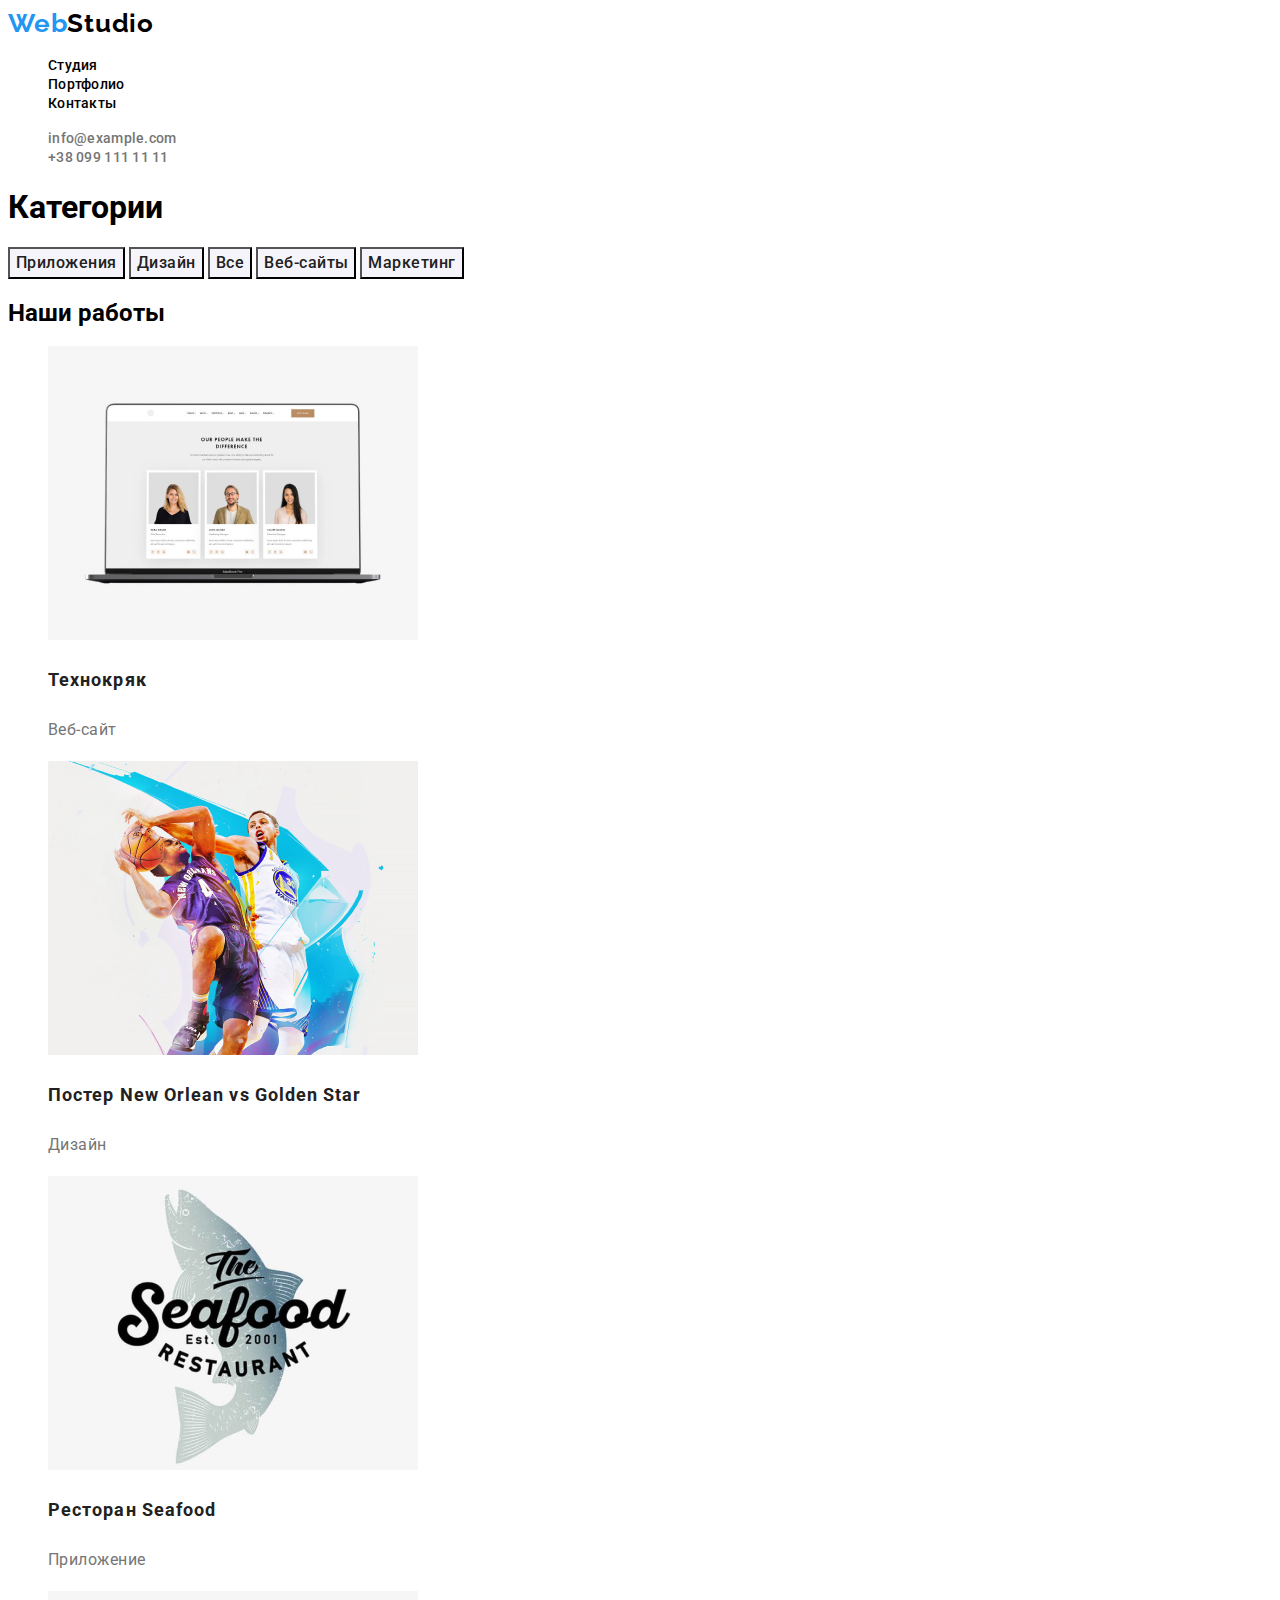
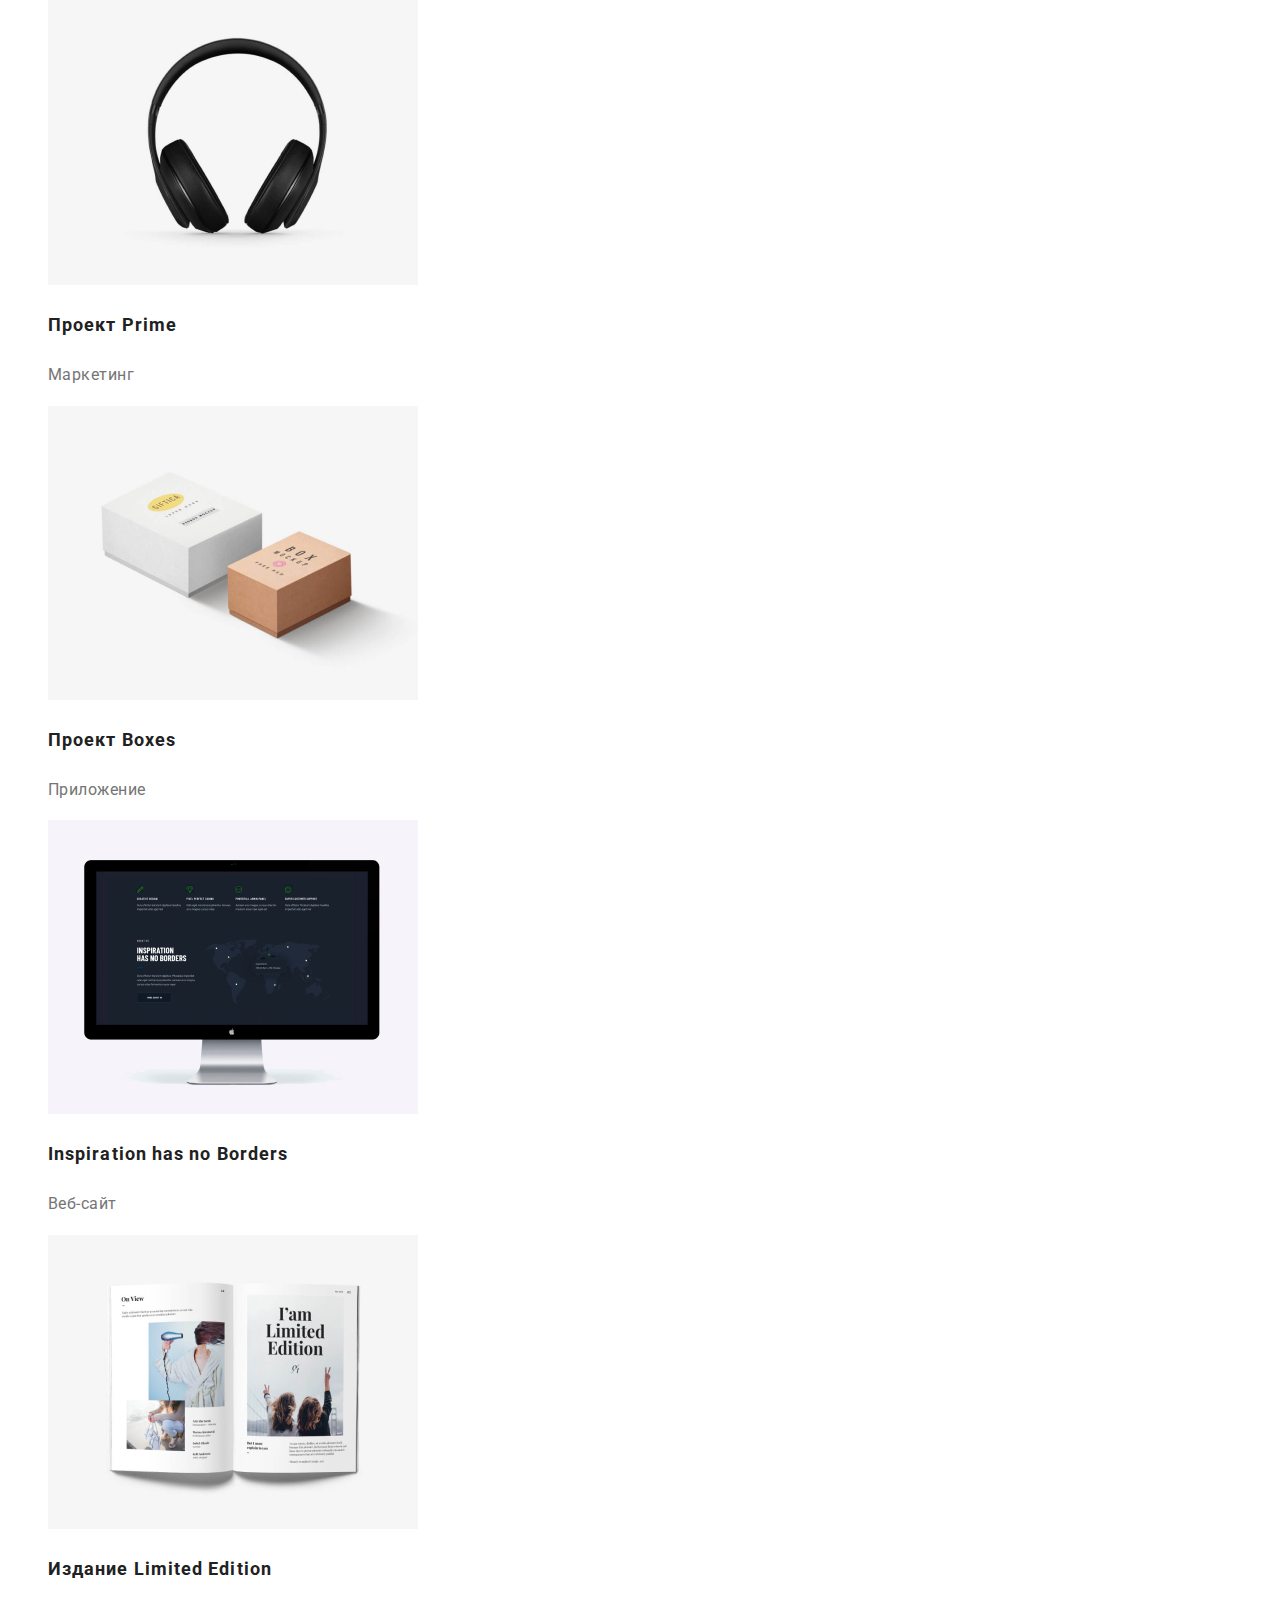
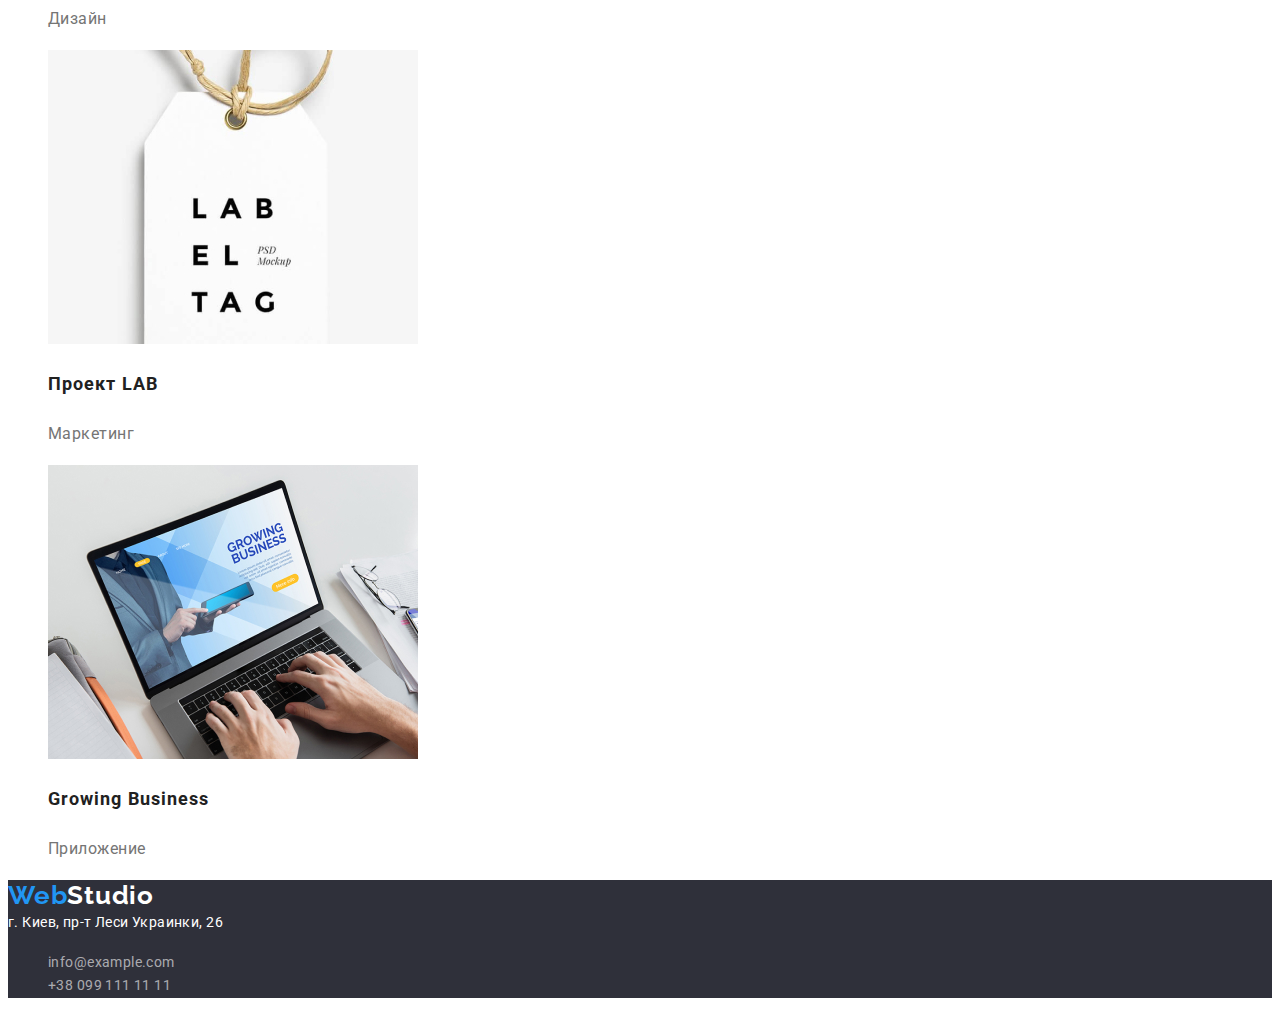
==== portfolio.html @ 36c5eaf5 "Копирует файлы" ====
<!DOCTYPE html>
<html lang="ru">
  <head>
    <meta charset="UTF-8" />
    <meta name="viewport" content="width=device-width, initial-scale=1.0" />
    <title>Portfolio</title>
    <link href="https://fonts.googleapis.com/css2?family=Raleway:wght@700&family=Roboto:wght@400;500;700;900&display=swap" rel="stylesheet" />
    <link href="./css/styles.css" rel="stylesheet" />
  </head>
  <body>
    <header class="header">
      <nav class="nav">
        <a href="./index.html" class="logolink wite-background"><span class="logo-web">Web</span>Studio</a>
        <ul class="list">
          <li>
            <a href="./index.html" class="link nav-link">Студия</a>
          </li>
          <li>
            <a href="./portfolio.html" class="link nav-link">Портфолио</a>
          </li>
          <li>
            <a href="./index.html" class="link nav-link">Контакты</a>
          </li>
        </ul>
      </nav>
      <ul class="list">
        <li><a href="mailto:info@example.com" class="link contact-link">info@example.com</a></li>
        <li><a href="tel:+380991111111" class="link contact-link">+38 099 111 11 11</a></li>
      </ul>
    </header>
    <main>
      <section class="categories">
        <h1>Категории</h1>
        <button class="categories-button">Приложения</button>
        <button class="categories-button">Дизайн</button>
        <button class="categories-button">Все</button>
        <button class="categories-button">Веб-сайты</button>
        <button class="categories-button">Маркетинг</button>
      </section>
      <section>
        <h2>Наши работы</h2>
        <ul class="list">
          <li>
            <a href="./portfolio.html" class="link">
              <img src="./images/portfolioimg0.jpg" alt="Фото сайта технокряк" width="370" height="294" />
              <h3 class="category-title">Технокряк</h3>
              <p class="category">Веб-сайт</p>
            </a>
          </li>
          <li>
            <a href="./portfolio.html" class="link">
              <img src="./images/portfolioimg1.jpg" alt="Два баскетболиста" width="370" height="294" />
              <h3 class="category-title">Постер New Orlean vs Golden Star</h3>
              <p class="category">Дизайн</p>
            </a>
          </li>
          <li>
            <a href="./portfolio.html" class="link">
              <img src="./images/portfolioimg2.jpg" alt="Лейбл рестораана Морская еда" width="370" height="294" />
              <h3 class="category-title">Ресторан Seafood</h3>
              <p class="category">Приложение</p>
            </a>
          </li>
          <li>
            <a href="./portfolio.html" class="link">
              <img src="./images/portfolioimg3.jpg" alt="Наушники" width="370" height="294" />
              <h3 class="category-title">Проект Prime</h3>
              <p class="category">Маркетинг</p>
            </a>
          </li>
          <li>
            <a href="./portfolio.html" class="link">
              <img src="./images/portfolioimg4.jpg" alt="Две коробки" width="370" height="294" />
              <h3 class="category-title">Проект Boxes</h3>
              <p class="category">Приложение</p>
            </a>
          </li>
          <li>
            <a href="./portfolio.html" class="link">
              <img src="./images/portfolioimg5.jpg" alt="Монитор с изображением сайта на мониторе" width="370" height="294" />
              <h3 class="category-title">Inspiration has no Borders</h3>
              <p class="category">Веб-сайт</p>
            </a>
          </li>
          <li>
            <a href="./portfolio.html" class="link">
              <img src="./images/portfolioimg6.jpg" alt="Открытый журнал" width="370" height="294" />
              <h3 class="category-title">Издание Limited Edition</h3>
              <p class="category">Дизайн</p>
            </a>
          </li>
          <li>
            <a href="./portfolio.html" class="link">
              <img src="./images/portfolioimg7.jpg" alt="Изображение лейбла" width="370" height="294" />
              <h3 class="category-title">Проект LAB</h3>
              <p class="category">Маркетинг</p>
            </a>
          </li>
          <li>
            <a href="./portfolio.html" class="link">
              <img src="./images/portfolioimg8.jpg" alt="Фото ноутбука" width="370" height="294" />
              <h3 class="category-title">Growing Business</h3>
              <p class="category">Приложение</p>
            </a>
          </li>
        </ul>
      </section>
    </main>
    <footer class="footer">
      <a href="./index.html" class="logolink black-background"><span class="logo-web">Web</span>Studio</a>
      <address class="adress">г. Киев, пр-т Леси Украинки, 26</address>
      <ul class="list">
        <li><a href="mailto:info@example.com" class="mail link">info@example.com</a></li>
        <li><a href="tel:+380991111111" class="phone link">+38 099 111 11 11</a></li>
      </ul>
    </footer>
  </body>
</html>
---- css/styles.css ----
/*
Основной текст цвет p #757575
Цвет заголовков серый h  #212121 
Цвет в футтере rgba(255, 255, 255, 0.6) , белый #FFFFFF;
Голубой #2196F3
Черный #000000
color: var(--xxx-text-color)
line-height = (line-height / font-size);

элемент кнопка и адресс имеют каакие-то свои стили?
*/

:root {
  --main-text-color: #757575;
  --heading-text-color: #212121;
  --footer-contacts-color: rgba(255, 255, 255, 0.6);
  --white-color: #ffffff;
  --black-color: #000000;
  --blue-color: #2196f3;
}

body {
  font-family: "Roboto", sans-serif;
  background-color: var(--white-color);
  font-style: normal;
}

.logolink {
  color: var(--black-color);
  font-family: "Raleway", sans-serif;
  font-weight: 700;
  font-size: 26px;
  line-height: 1.2;
  letter-spacing: 0.03em;
  text-decoration: none;
}

.black-background {
  color: var(--white-color);
}

.logo-web {
  color: var(--blue-color);
}

.link {
  text-decoration: none;
}

.nav-link {
  font-size: 14px;
  color: var(--black-color);
  font-weight: 500;
  line-height: 1.1;
  letter-spacing: 0.02em;
}

.nav-link:hover,
.nav-link:focus {
  color: var(--blue-color);
}

.list {
  list-style: none;
}

.contact-link {
  font-size: 14px;
  font-weight: 500;
  line-height: 1.1;
  letter-spacing: 0.02em;
  color: var(--main-text-color);
}

.contact-link:hover,
.contact-link:focus {
  color: var(--blue-color);
}
.hero-title {
  font-weight: 900;
  font-size: 44px;
  line-height: 1.4;
  color: var(--white-color);
  text-align: center;
  letter-spacing: 0.06em;
  text-transform: uppercase;
}
.hero {
  background-color: #2f303a;
}

.hero-button {
  font-family: "Roboto", sans-serif;
  color: var(--white-color);
  background-color: var(--blue-color);
  font-weight: 700;
  font-size: 16px;
  line-height: 1.9;
  text-align: center;
  letter-spacing: 0.06em;
}

.advantage-title {
  color: var(--heading-text-color);
  font-weight: 700;
  font-size: 14px;
  line-height: 1.1;
  letter-spacing: 0.03em;
  text-transform: uppercase;
}

.advantage-text {
  font-weight: 400;
  color: var(--main-text-color);
  font-size: 14px;
  line-height: 1.7;
  letter-spacing: 0.03em;
}

.our-work-title,
.team-title {
  color: var(--heading-text-color);
  font-weight: 700;
  font-size: 36px;
  line-height: 1.2;
  letter-spacing: 0.03em;
}

.team {
  background-color: #f5f4fa;
}

.team-member {
  color: var(--black-color);
  font-weight: 500;
  font-size: 16px;
  line-height: 1.2;
  letter-spacing: 0.03em;
}
.profession {
  color: var(--main-text-color);
  font-weight: 400;
  font-size: 16px;
  line-height: 1.2;
  letter-spacing: 0.03em;
}

.footer {
  background-color: #2f303a;
}

.adress {
  color: var(--white-color);
  font-weight: 400;
  font-size: 14px;
  line-height: 1.7;
  letter-spacing: 0.03em;
  font-style: normal;
}

.mail,
.phone {
  color: var(--footer-contacts-color);
  font-weight: 400;
  font-size: 14px;
  line-height: 1.7;
  letter-spacing: 0.03em;
}

.categories-button {
  font-family: "Roboto", sans-serif;
  font-weight: 500;
  font-size: 16px;
  line-height: 1.6;
  letter-spacing: 0.03em;
  color: var(--heading-text-color);
  background-color: #f5f4fa;
}
.categories-button:hover,
.categories-button:focus {
  color: var(--white-color);
  background-color: var(--blue-color);
}

.category-title {
  color: var(--heading-text-color);
  font-weight: 700;
  font-size: 18px;
  line-height: 2;
  letter-spacing: 0.06em;
}

.category {
  color: var(--main-text-color);
  font-weight: 400;
  font-size: 16px;
  line-height: 1.8;
  letter-spacing: 0.03em;
}
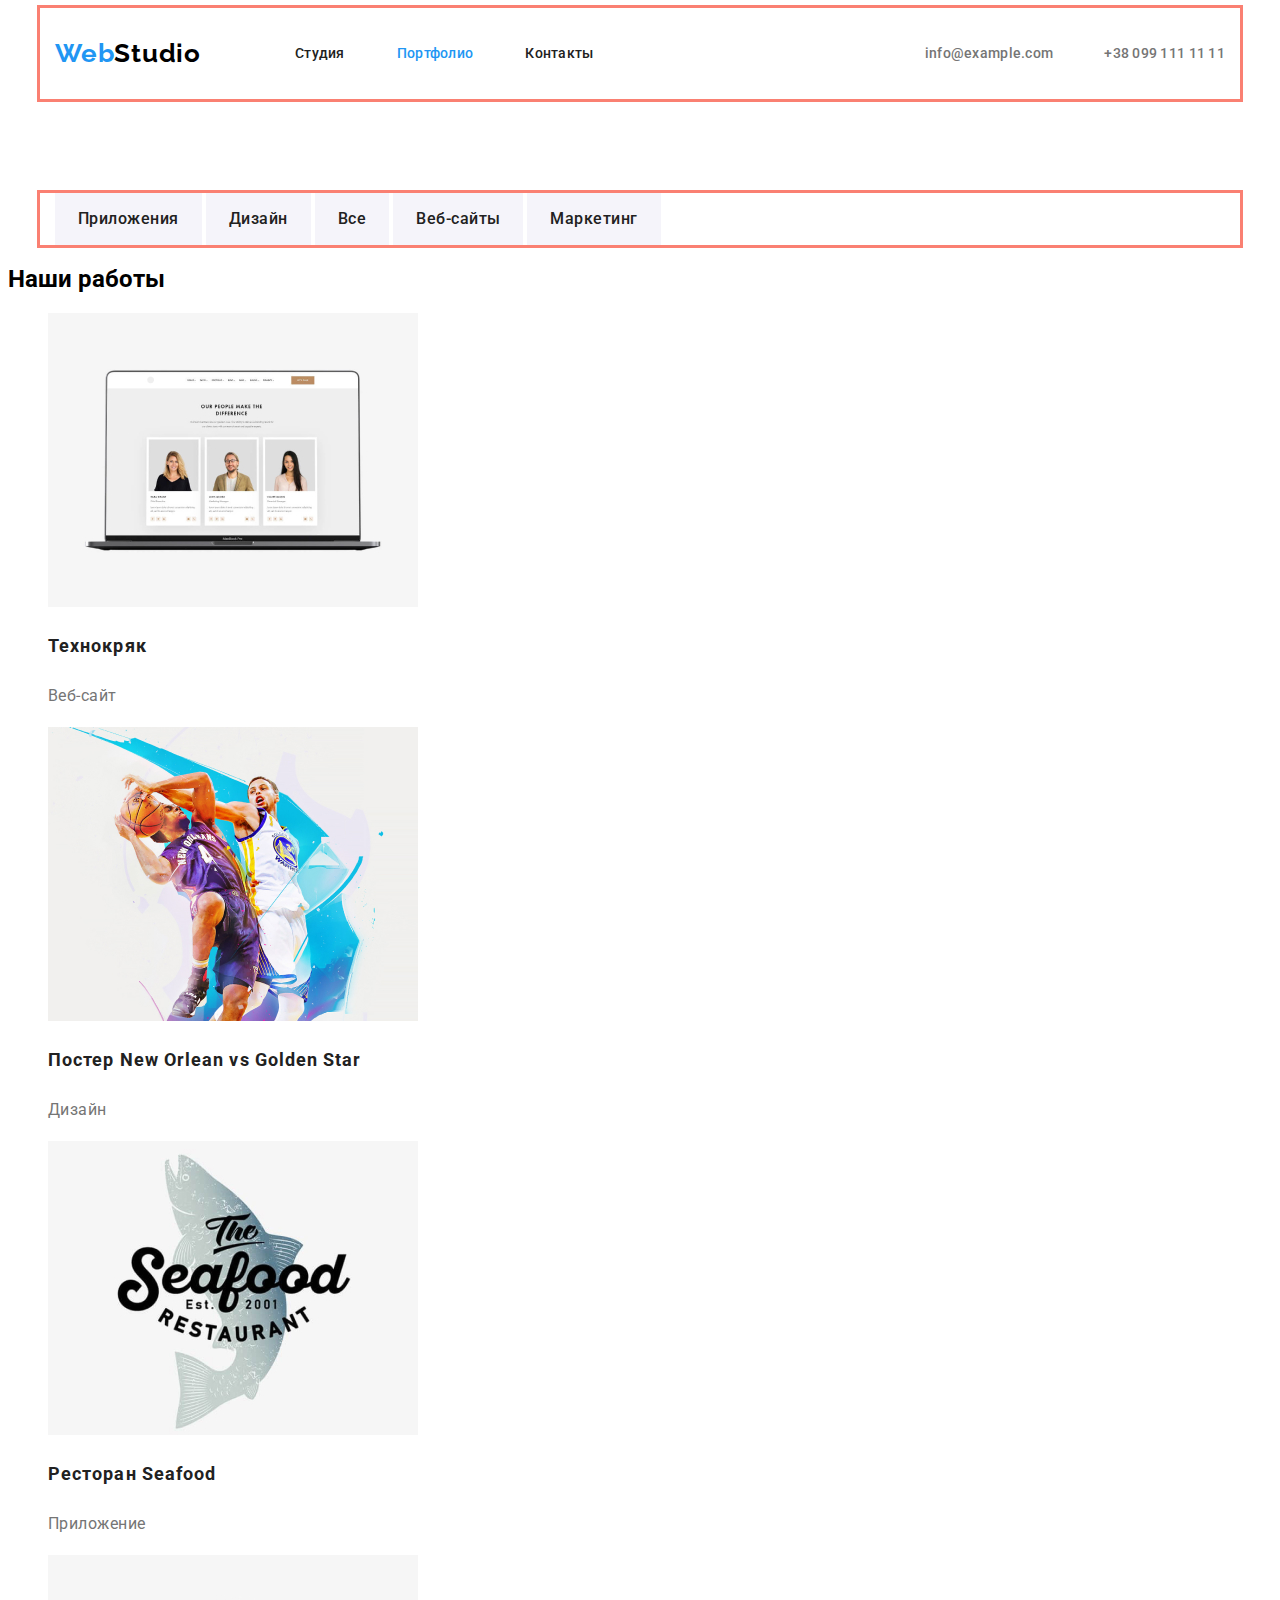
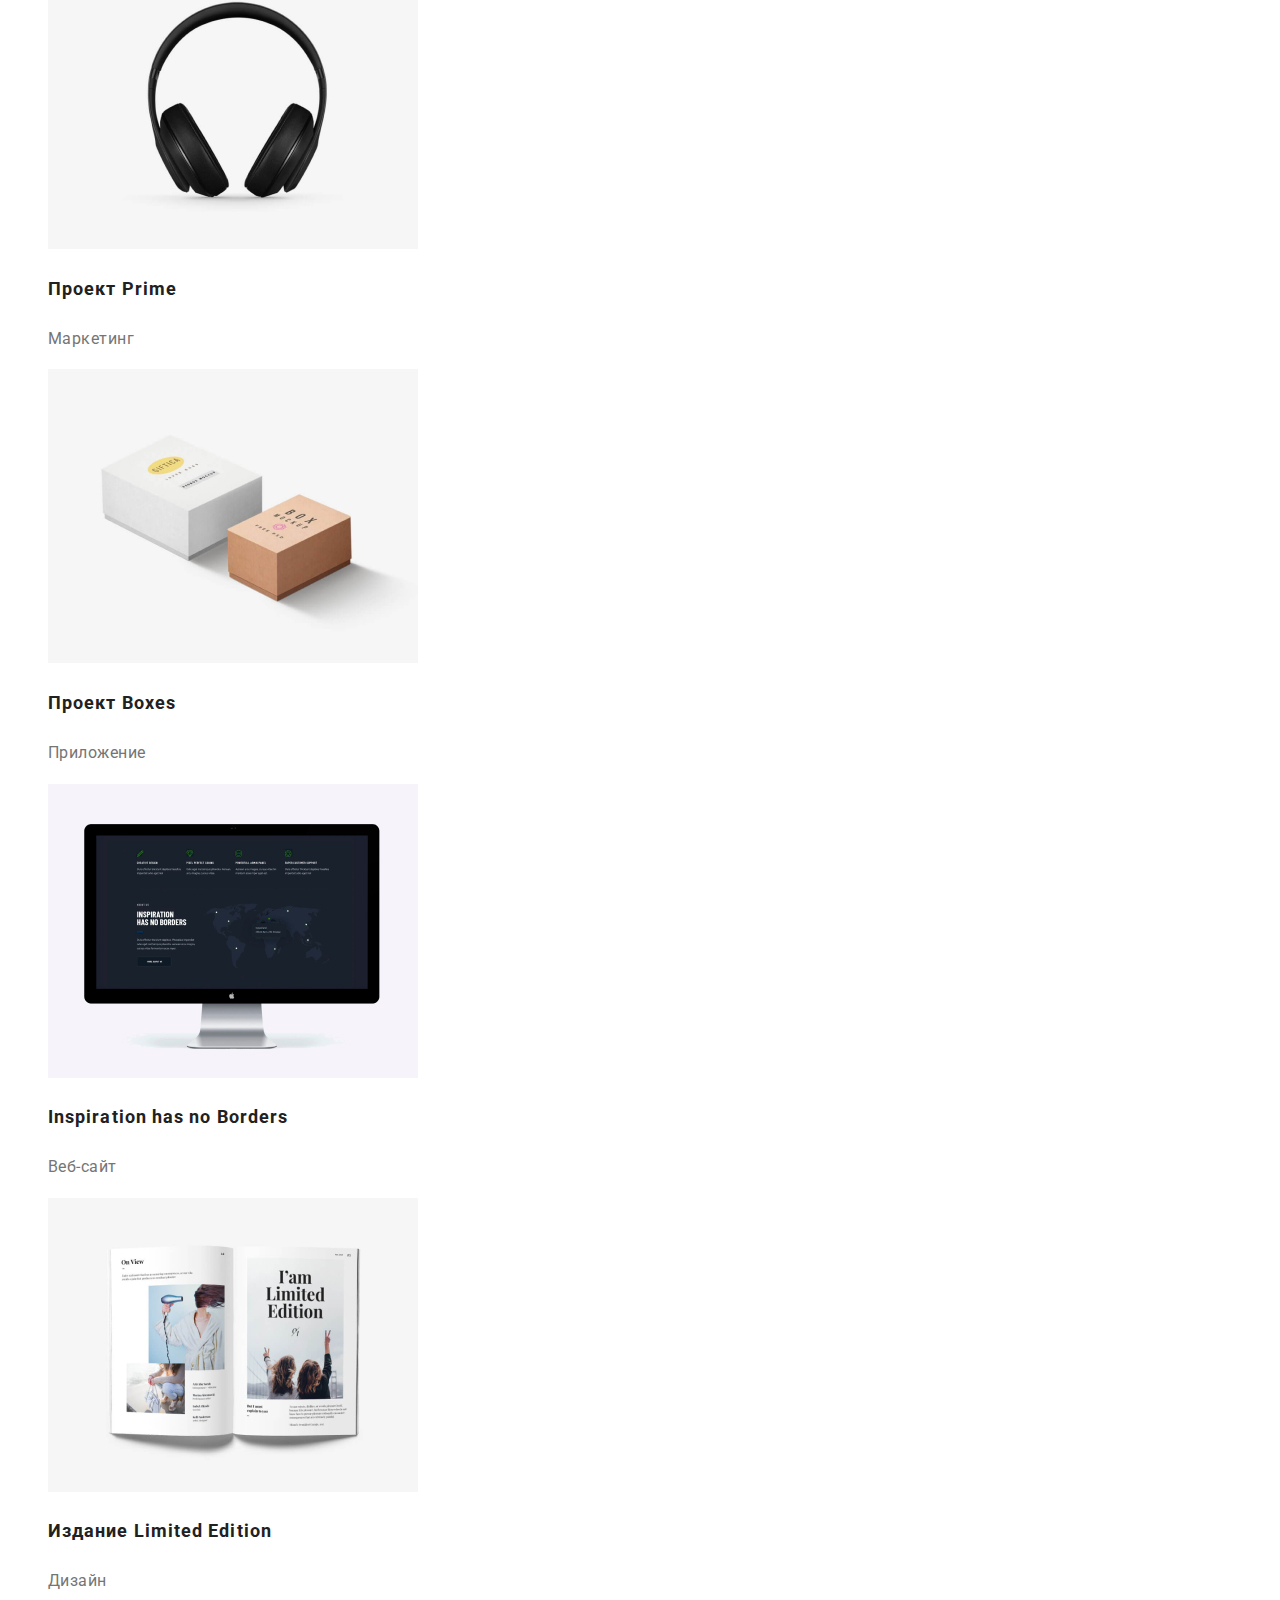
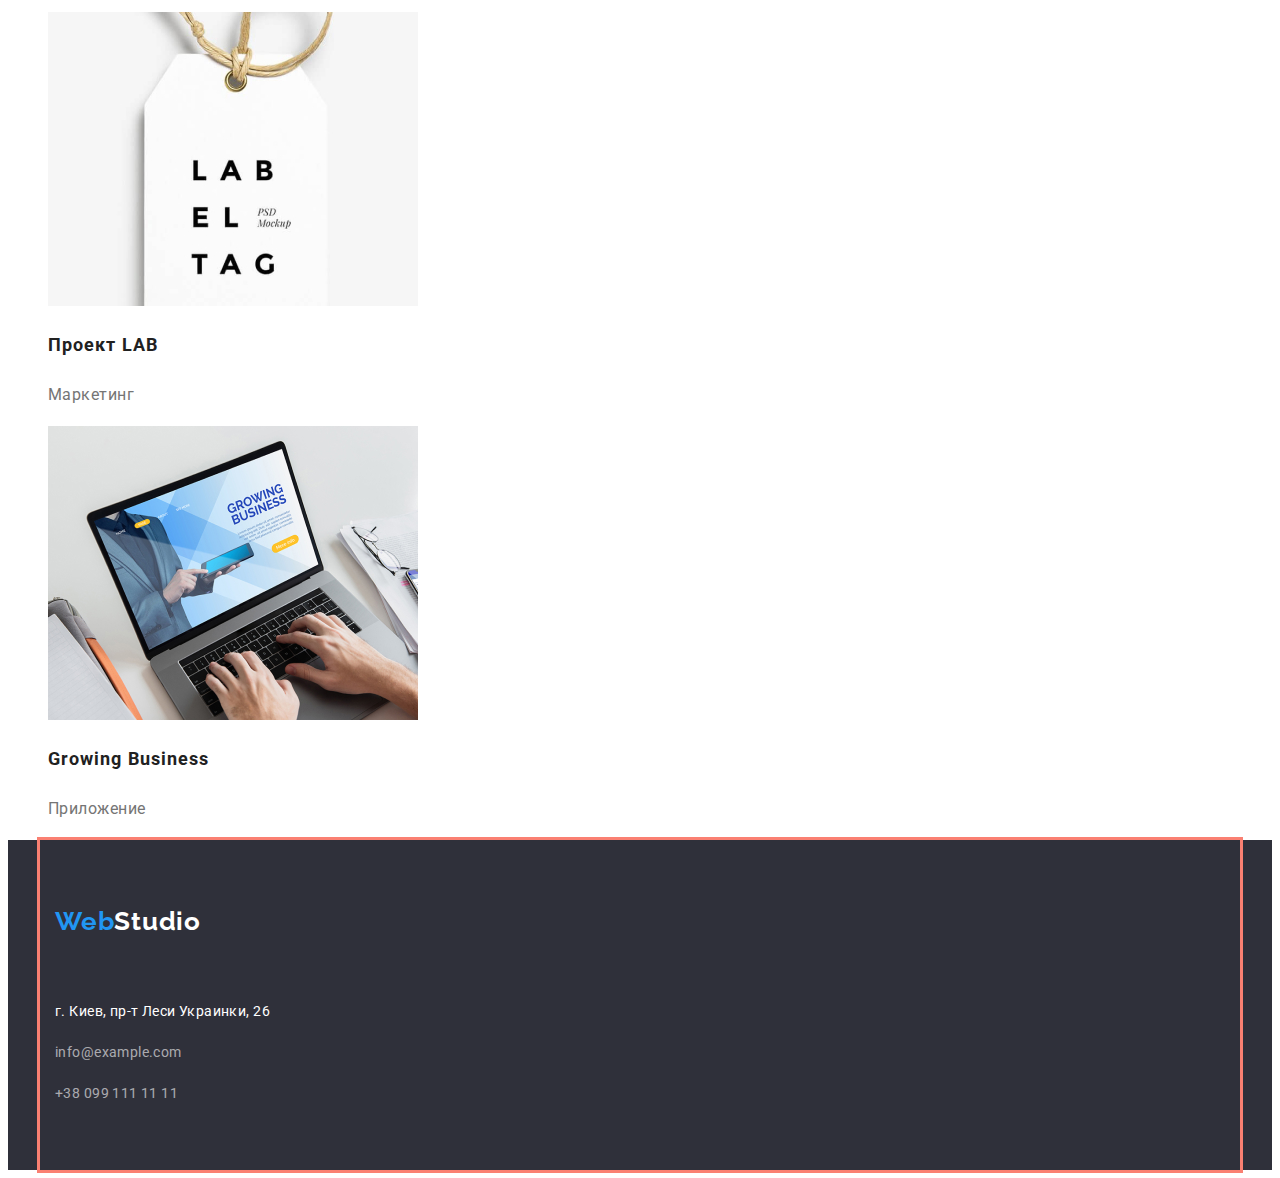
==== commit af1d3fa0: "Редактирует внешний вид" ====
--- a/portfolio.html
+++ b/portfolio.html
@@ -9,33 +9,37 @@
   </head>
   <body>
     <header class="header">
-      <nav class="nav">
+      <nav class="container main-nav">
         <a href="./index.html" class="logolink wite-background"><span class="logo-web">Web</span>Studio</a>
-        <ul class="list">
-          <li>
+        <ul class="nav-list list">
+          <li class="nav-link-list">
             <a href="./index.html" class="link nav-link">Студия</a>
           </li>
-          <li>
-            <a href="./portfolio.html" class="link nav-link">Портфолио</a>
+          <li class="nav-link-list">
+            <a href="./portfolio.html" class="link nav-link current">Портфолио</a>
           </li>
-          <li>
+          <li class="nav-link-list">
             <a href="./index.html" class="link nav-link">Контакты</a>
           </li>
         </ul>
+
+        <ul class="contact list">
+          <li class="contact-nav"><a href="mailto:info@example.com" class="link contact-link">info@example.com</a></li>
+          <li class="contact-nav"><a href="tel:+380991111111" class="link contact-link">+38 099 111 11 11</a></li>
+        </ul>
       </nav>
-      <ul class="list">
-        <li><a href="mailto:info@example.com" class="link contact-link">info@example.com</a></li>
-        <li><a href="tel:+380991111111" class="link contact-link">+38 099 111 11 11</a></li>
-      </ul>
     </header>
+
     <main>
       <section class="categories">
-        <h1>Категории</h1>
-        <button class="categories-button">Приложения</button>
-        <button class="categories-button">Дизайн</button>
-        <button class="categories-button">Все</button>
-        <button class="categories-button">Веб-сайты</button>
-        <button class="categories-button">Маркетинг</button>
+        <div class="container categories-buttons">
+          <h1 class="hidden">Категории</h1>
+          <button class="categories-button">Приложения</button>
+          <button class="categories-button">Дизайн</button>
+          <button class="categories-button">Все</button>
+          <button class="categories-button">Веб-сайты</button>
+          <button class="categories-button">Маркетинг</button>
+        </div>
       </section>
       <section>
         <h2>Наши работы</h2>
@@ -107,12 +111,14 @@
       </section>
     </main>
     <footer class="footer">
-      <a href="./index.html" class="logolink black-background"><span class="logo-web">Web</span>Studio</a>
-      <address class="adress">г. Киев, пр-т Леси Украинки, 26</address>
-      <ul class="list">
-        <li><a href="mailto:info@example.com" class="mail link">info@example.com</a></li>
-        <li><a href="tel:+380991111111" class="phone link">+38 099 111 11 11</a></li>
-      </ul>
+      <div class="container">
+        <a href="./index.html" class="logolink black-background"><span class="logo-web">Web</span>Studio</a>
+        <address class="adress">г. Киев, пр-т Леси Украинки, 26</address>
+        <ul class="list list-footer">
+          <li><a href="mailto:info@example.com" class="mail link">info@example.com</a></li>
+          <li><a href="tel:+380991111111" class="phone link">+38 099 111 11 11</a></li>
+        </ul>
+      </div>
     </footer>
   </body>
 </html>
--- a/css/styles.css
+++ b/css/styles.css
@@ -7,7 +7,8 @@
 color: var(--xxx-text-color)
 line-height = (line-height / font-size);
 
-элемент кнопка и адресс имеют каакие-то свои стили?
+
+.hero : почему при указании размеров (ширина высота) все сбивается? 
 */
 
 :root {
@@ -25,7 +26,12 @@
   font-style: normal;
 }
 
+/*Логотип*/
+
 .logolink {
+  padding-top: 30px;
+  padding-bottom: 30px;
+
   color: var(--black-color);
   font-family: "Raleway", sans-serif;
   font-weight: 700;
@@ -35,24 +41,58 @@
   text-decoration: none;
 }
 
-.black-background {
-  color: var(--white-color);
-}
-
 .logo-web {
   color: var(--blue-color);
 }
 
+.wite-background {
+  margin-right: 94px;
+}
+
 .link {
   text-decoration: none;
 }
 
-.nav-link {
+.container {
+  width: 1170px;
+  padding-right: 15px;
+  padding-left: 15px;
+  margin-left: auto;
+  margin-right: auto;
+  outline: solid salmon 3px;
+}
+
+.nav-list {
+  display: flex;
+  margin: 0;
+  padding: 0;
+}
+
+.contact {
+  display: flex;
+}
+
+.list {
   font-size: 14px;
   color: var(--black-color);
   font-weight: 500;
   line-height: 1.1;
   letter-spacing: 0.02em;
+  list-style: none;
+}
+
+.nav-link {
+  color: var(--heading-text-color);
+  padding-top: 35px;
+  padding-bottom: 35px;
+}
+
+.current {
+  color: var(--blue-color);
+}
+
+.nav-link-list:not(:last-child) {
+  margin-right: 52px;
 }
 
 .nav-link:hover,
@@ -60,11 +100,25 @@
   color: var(--blue-color);
 }
 
-.list {
-  list-style: none;
+.contact {
+  display: flex;
+  padding: 0;
+  margin-left: auto;
+}
+
+.main-nav {
+  display: flex;
+  align-items: center;
+}
+
+.contact-nav:not(:last-child) {
+  margin-right: 51px;
 }
 
 .contact-link {
+  padding-top: 35px;
+  padding-bottom: 35px;
+
   font-size: 14px;
   font-weight: 500;
   line-height: 1.1;
@@ -76,20 +130,29 @@
 .contact-link:focus {
   color: var(--blue-color);
 }
+
 .hero-title {
+  padding-top: 214px;
+  margin-top: 0;
+  margin-bottom: 37px;
   font-weight: 900;
   font-size: 44px;
   line-height: 1.4;
   color: var(--white-color);
-  text-align: center;
   letter-spacing: 0.06em;
   text-transform: uppercase;
 }
+
 .hero {
+  margin-bottom: 97px;
+  text-align: center;
+
   background-color: #2f303a;
 }
 
 .hero-button {
+  padding: 19px 33px;
+  margin-bottom: 200px;
   font-family: "Roboto", sans-serif;
   color: var(--white-color);
   background-color: var(--blue-color);
@@ -98,9 +161,30 @@
   line-height: 1.9;
   text-align: center;
   letter-spacing: 0.06em;
+  border: 1px;
+  border-radius: 4px;
+  border-color: var(--blue-color);
+  min-width: 120px;
+}
+
+.hidden {
+  display: none;
+}
+
+.li-advantages:not(:last-child) {
+  margin-right: 72px;
+}
+
+.list-advantages {
+  display: flex;
+  margin-bottom: 94px;
+  margin-top: 0;
+  padding-left: 0;
 }
 
 .advantage-title {
+  margin-top: 0;
+  margin-bottom: 20px;
   color: var(--heading-text-color);
   font-weight: 700;
   font-size: 14px;
@@ -110,15 +194,29 @@
 }
 
 .advantage-text {
+  margin: 0;
   font-weight: 400;
   color: var(--main-text-color);
   font-size: 14px;
   line-height: 1.7;
   letter-spacing: 0.03em;
+}
+
+.our-work-list {
+  display: flex;
+  text-align: center;
+  margin-top: 0;
+  padding: 0;
+  margin-bottom: 94px;
+}
+
+.work-examples:not(:last-child) {
+  margin-right: 30px;
 }
 
 .our-work-title,
 .team-title {
+  text-align: center;
   color: var(--heading-text-color);
   font-weight: 700;
   font-size: 36px;
@@ -126,40 +224,105 @@
   letter-spacing: 0.03em;
 }
 
+.our-work-title {
+  margin-top: 0;
+  margin-bottom: 59px;
+}
+
+.team-title {
+  padding-top: 108px;
+  margin-bottom: 59px;
+  margin-top: 0;
+}
+
 .team {
   background-color: #f5f4fa;
 }
 
+.workers {
+  display: flex;
+  padding-top: 0;
+  padding-right: 0;
+  padding-left: 0;
+  margin: 0;
+  padding-bottom: 94px;
+}
+
+.workers-images:not(:last-child) {
+  margin-right: 30px;
+}
+
 .team-member {
+  padding-top: 33px;
+  padding-bottom: 17px;
+  margin: 0;
+
   color: var(--black-color);
   font-weight: 500;
   font-size: 16px;
   line-height: 1.2;
   letter-spacing: 0.03em;
+  text-align: center;
 }
 .profession {
+  padding-top: 0;
+  padding-bottom: 31px;
+  margin: 0;
+
   color: var(--main-text-color);
   font-weight: 400;
   font-size: 16px;
   line-height: 1.2;
   letter-spacing: 0.03em;
+  text-align: center;
+}
+
+.team-member,
+.profession {
+  background-color: var(--white-color);
 }
 
 .footer {
   background-color: #2f303a;
+  text-align: left;
+}
+
+.black-background {
+  display: block;
+  padding-top: 66px;
+  margin-bottom: 33px;
+
+  color: var(--white-color);
 }
 
 .adress {
+  margin-bottom: 17px;
+
   color: var(--white-color);
   font-weight: 400;
   font-size: 14px;
   line-height: 1.7;
   letter-spacing: 0.03em;
   font-style: normal;
+}
+
+.list-footer {
+  padding-left: 0;
+  margin: 0;
+}
+
+.mail {
+  margin-bottom: 17px;
+}
+
+.phone {
+  padding-bottom: 64px;
 }
 
 .mail,
 .phone {
+  display: block;
+
   color: var(--footer-contacts-color);
   font-weight: 400;
   font-size: 14px;
@@ -167,7 +330,15 @@
   letter-spacing: 0.03em;
 }
 
+.categories-buttons {
+  margin-top: 94px;
+}
+
 .categories-button {
+  padding: 13px 23px;
+  margin: 0;
+  border: 0;
+
   font-family: "Roboto", sans-serif;
   font-weight: 500;
   font-size: 16px;
@@ -176,6 +347,7 @@
   color: var(--heading-text-color);
   background-color: #f5f4fa;
 }
+
 .categories-button:hover,
 .categories-button:focus {
   color: var(--white-color);
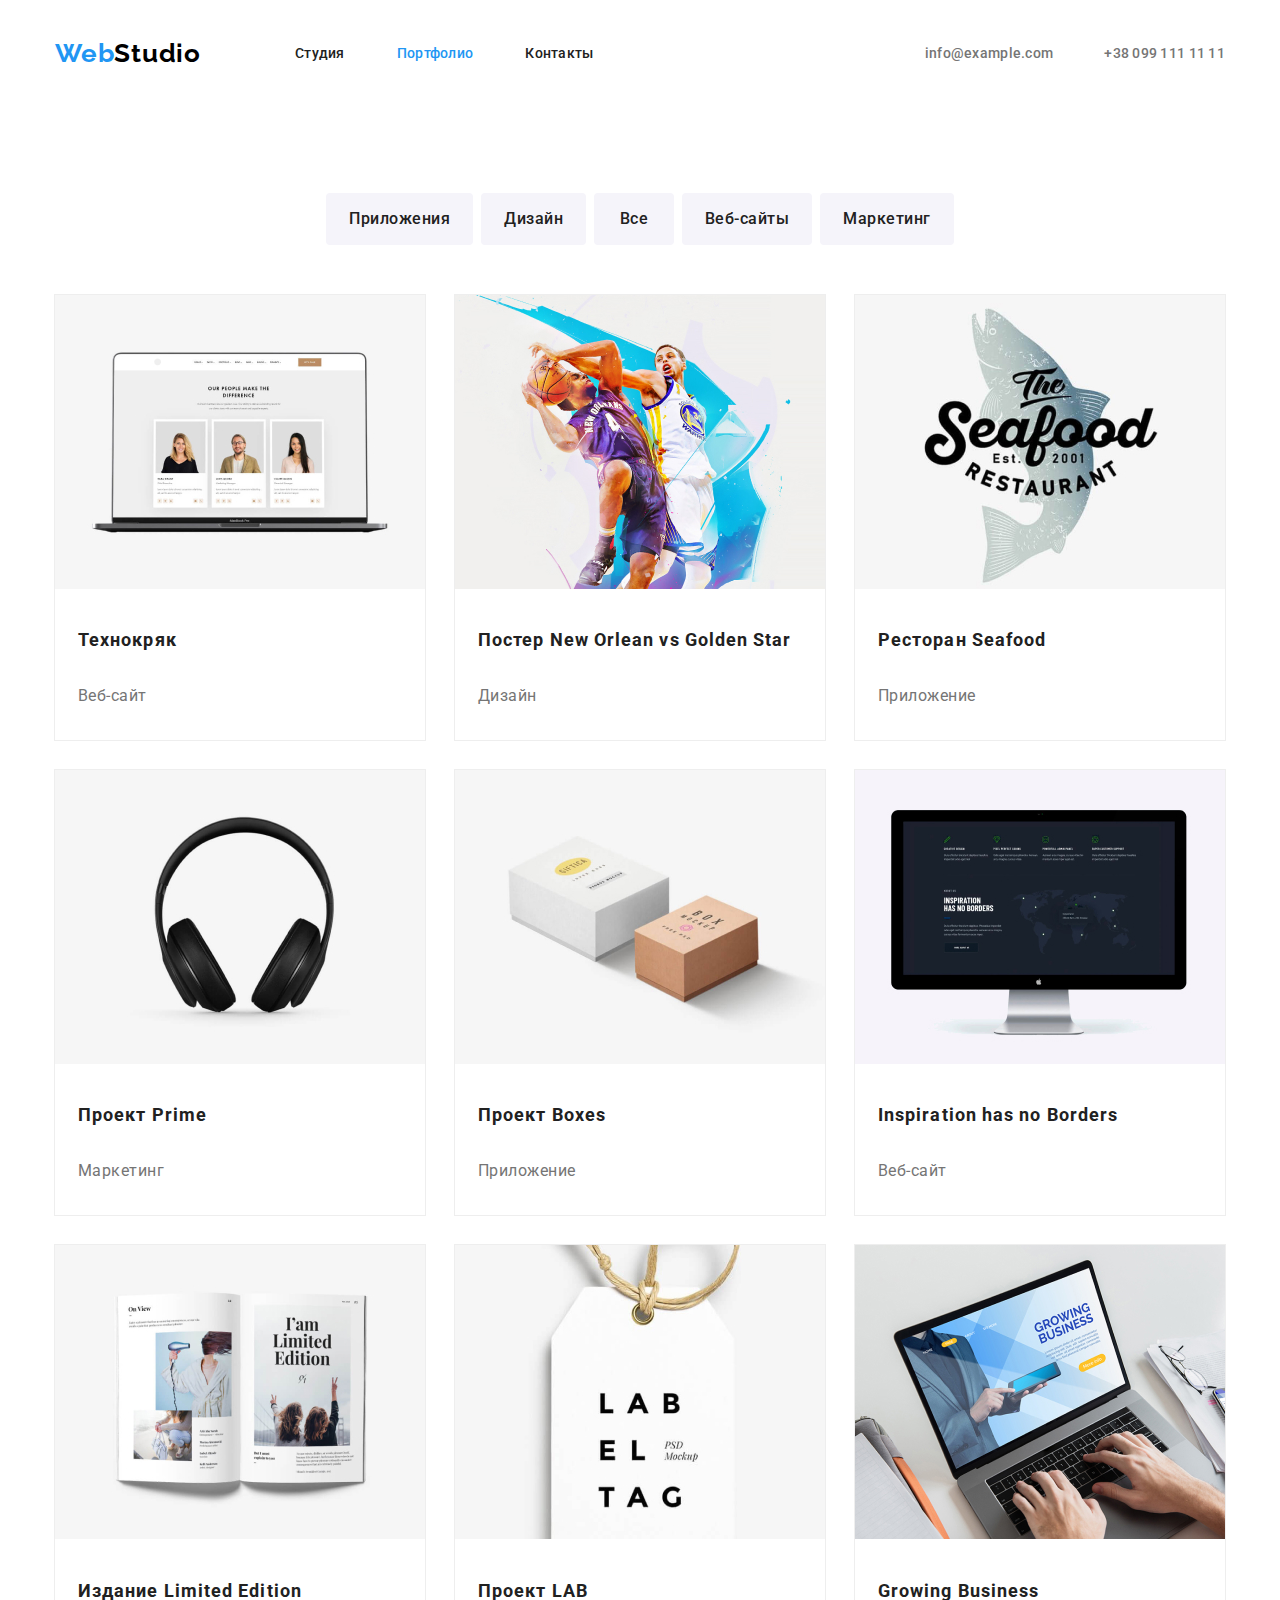
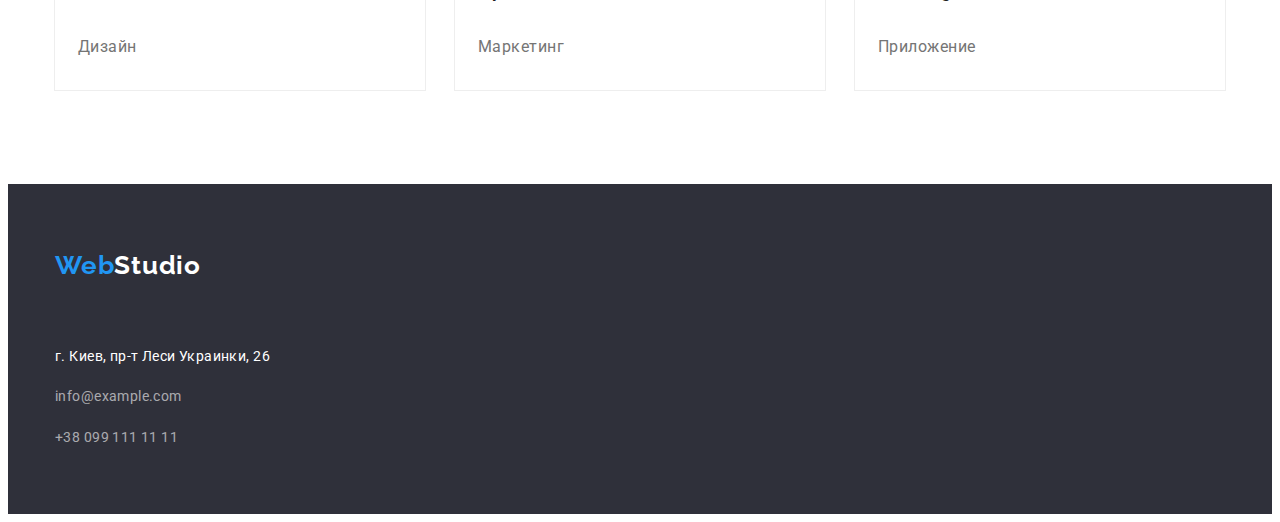
==== commit cfde9225: "Редактирует ДЗ-3" ====
--- a/portfolio.html
+++ b/portfolio.html
@@ -32,82 +32,86 @@
 
     <main>
       <section class="categories">
-        <div class="container categories-buttons">
-          <h1 class="hidden">Категории</h1>
-          <button class="categories-button">Приложения</button>
-          <button class="categories-button">Дизайн</button>
-          <button class="categories-button">Все</button>
-          <button class="categories-button">Веб-сайты</button>
-          <button class="categories-button">Маркетинг</button>
+        <h1 class="hidden">Категории</h1>
+        <div class="container">
+          <ul class="categories-buttons list">
+            <li class="button-list"><button class="categories-button">Приложения</button></li>
+            <li class="button-list"><button class="categories-button">Дизайн</button></li>
+            <li class="button-list"><button class="categories-button">Все</button></li>
+            <li class="button-list"><button class="categories-button">Веб-сайты</button></li>
+            <li class="button-list"><button class="categories-button">Маркетинг</button></li>
+          </ul>
         </div>
       </section>
       <section>
-        <h2>Наши работы</h2>
-        <ul class="list">
-          <li>
-            <a href="./portfolio.html" class="link">
-              <img src="./images/portfolioimg0.jpg" alt="Фото сайта технокряк" width="370" height="294" />
-              <h3 class="category-title">Технокряк</h3>
-              <p class="category">Веб-сайт</p>
-            </a>
-          </li>
-          <li>
-            <a href="./portfolio.html" class="link">
-              <img src="./images/portfolioimg1.jpg" alt="Два баскетболиста" width="370" height="294" />
-              <h3 class="category-title">Постер New Orlean vs Golden Star</h3>
-              <p class="category">Дизайн</p>
-            </a>
-          </li>
-          <li>
-            <a href="./portfolio.html" class="link">
-              <img src="./images/portfolioimg2.jpg" alt="Лейбл рестораана Морская еда" width="370" height="294" />
-              <h3 class="category-title">Ресторан Seafood</h3>
-              <p class="category">Приложение</p>
-            </a>
-          </li>
-          <li>
-            <a href="./portfolio.html" class="link">
-              <img src="./images/portfolioimg3.jpg" alt="Наушники" width="370" height="294" />
-              <h3 class="category-title">Проект Prime</h3>
-              <p class="category">Маркетинг</p>
-            </a>
-          </li>
-          <li>
-            <a href="./portfolio.html" class="link">
-              <img src="./images/portfolioimg4.jpg" alt="Две коробки" width="370" height="294" />
-              <h3 class="category-title">Проект Boxes</h3>
-              <p class="category">Приложение</p>
-            </a>
-          </li>
-          <li>
-            <a href="./portfolio.html" class="link">
-              <img src="./images/portfolioimg5.jpg" alt="Монитор с изображением сайта на мониторе" width="370" height="294" />
-              <h3 class="category-title">Inspiration has no Borders</h3>
-              <p class="category">Веб-сайт</p>
-            </a>
-          </li>
-          <li>
-            <a href="./portfolio.html" class="link">
-              <img src="./images/portfolioimg6.jpg" alt="Открытый журнал" width="370" height="294" />
-              <h3 class="category-title">Издание Limited Edition</h3>
-              <p class="category">Дизайн</p>
-            </a>
-          </li>
-          <li>
-            <a href="./portfolio.html" class="link">
-              <img src="./images/portfolioimg7.jpg" alt="Изображение лейбла" width="370" height="294" />
-              <h3 class="category-title">Проект LAB</h3>
-              <p class="category">Маркетинг</p>
-            </a>
-          </li>
-          <li>
-            <a href="./portfolio.html" class="link">
-              <img src="./images/portfolioimg8.jpg" alt="Фото ноутбука" width="370" height="294" />
-              <h3 class="category-title">Growing Business</h3>
-              <p class="category">Приложение</p>
-            </a>
-          </li>
-        </ul>
+        <h2 class="hidden">Наши работы</h2>
+        <div class="container">
+          <ul class="list work-examples">
+            <li class="example-card">
+              <a href="./portfolio.html" class="link">
+                <img src="./images/portfolioimg0.jpg" alt="Фото сайта технокряк" width="370" height="294" />
+                <h3 class="category-title">Технокряк</h3>
+                <p class="category">Веб-сайт</p>
+              </a>
+            </li>
+            <li class="example-card">
+              <a href="./portfolio.html" class="link">
+                <img src="./images/portfolioimg1.jpg" alt="Два баскетболиста" width="370" height="294" />
+                <h3 class="category-title">Постер New Orlean vs Golden Star</h3>
+                <p class="category">Дизайн</p>
+              </a>
+            </li>
+            <li class="example-card">
+              <a href="./portfolio.html" class="link">
+                <img src="./images/portfolioimg2.jpg" alt="Лейбл рестораана Морская еда" width="370" height="294" />
+                <h3 class="category-title">Ресторан Seafood</h3>
+                <p class="category">Приложение</p>
+              </a>
+            </li>
+            <li class="example-card">
+              <a href="./portfolio.html" class="link">
+                <img src="./images/portfolioimg3.jpg" alt="Наушники" width="370" height="294" />
+                <h3 class="category-title">Проект Prime</h3>
+                <p class="category">Маркетинг</p>
+              </a>
+            </li>
+            <li class="example-card">
+              <a href="./portfolio.html" class="link">
+                <img src="./images/portfolioimg4.jpg" alt="Две коробки" width="370" height="294" />
+                <h3 class="category-title">Проект Boxes</h3>
+                <p class="category">Приложение</p>
+              </a>
+            </li>
+            <li class="example-card">
+              <a href="./portfolio.html" class="link">
+                <img src="./images/portfolioimg5.jpg" alt="Монитор с изображением сайта на мониторе" width="370" height="294" />
+                <h3 class="category-title">Inspiration has no Borders</h3>
+                <p class="category">Веб-сайт</p>
+              </a>
+            </li>
+            <li class="example-card">
+              <a href="./portfolio.html" class="link">
+                <img src="./images/portfolioimg6.jpg" alt="Открытый журнал" width="370" height="294" />
+                <h3 class="category-title">Издание Limited Edition</h3>
+                <p class="category">Дизайн</p>
+              </a>
+            </li>
+            <li class="example-card">
+              <a href="./portfolio.html" class="link">
+                <img src="./images/portfolioimg7.jpg" alt="Изображение лейбла" width="370" height="294" />
+                <h3 class="category-title">Проект LAB</h3>
+                <p class="category">Маркетинг</p>
+              </a>
+            </li>
+            <li class="example-card">
+              <a href="./portfolio.html" class="link">
+                <img src="./images/portfolioimg8.jpg" alt="Фото ноутбука" width="370" height="294" />
+                <h3 class="category-title">Growing Business</h3>
+                <p class="category">Приложение</p>
+              </a>
+            </li>
+          </ul>
+        </div>
       </section>
     </main>
     <footer class="footer">
--- a/css/styles.css
+++ b/css/styles.css
@@ -18,6 +18,7 @@
   --white-color: #ffffff;
   --black-color: #000000;
   --blue-color: #2196f3;
+  --border-card: #eeeeee;
 }
 
 body {
@@ -59,7 +60,7 @@
   padding-left: 15px;
   margin-left: auto;
   margin-right: auto;
-  outline: solid salmon 3px;
+  /*outline: solid salmon 3px;*/
 }
 
 .nav-list {
@@ -264,6 +265,7 @@
   letter-spacing: 0.03em;
   text-align: center;
 }
+
 .profession {
   padding-top: 0;
   padding-bottom: 31px;
@@ -331,7 +333,12 @@
 }
 
 .categories-buttons {
+  margin-bottom: 50px;
+  display: flex;
   margin-top: 94px;
+  align-items: center;
+  justify-content: center;
+  padding: 0;
 }
 
 .categories-button {
@@ -339,6 +346,7 @@
   margin: 0;
   border: 0;
 
+  min-width: 80px;
   font-family: "Roboto", sans-serif;
   font-weight: 500;
   font-size: 16px;
@@ -346,6 +354,11 @@
   letter-spacing: 0.03em;
   color: var(--heading-text-color);
   background-color: #f5f4fa;
+  border-radius: 4px;
+}
+
+.button-list:not(:last-child) {
+  margin-right: 8px;
 }
 
 .categories-button:hover,
@@ -354,7 +367,19 @@
   background-color: var(--blue-color);
 }
 
+.work-examples {
+  display: flex;
+  flex-wrap: wrap;
+  margin-top: 0;
+  padding: 0;
+  margin-bottom: 94px;
+}
+
 .category-title {
+  margin-top: 30px;
+  margin-bottom: 24px;
+  padding-left: 23px;
+
   color: var(--heading-text-color);
   font-weight: 700;
   font-size: 18px;
@@ -363,9 +388,27 @@
 }
 
 .category {
+  margin-bottom: 29px;
+  margin-top: 0;
+  padding-left: 23px;
+
   color: var(--main-text-color);
   font-weight: 400;
   font-size: 16px;
   line-height: 1.8;
   letter-spacing: 0.03em;
 }
+
+.example-card {
+  margin-right: 30px;
+  margin-bottom: 30px;
+  outline: 1px solid var(--border-card);
+}
+
+.example-card:nth-child(3n + 3) {
+  margin-right: 0;
+}
+
+.example-card:nth-last-child(-n + 3) {
+  margin-bottom: 0;
+}
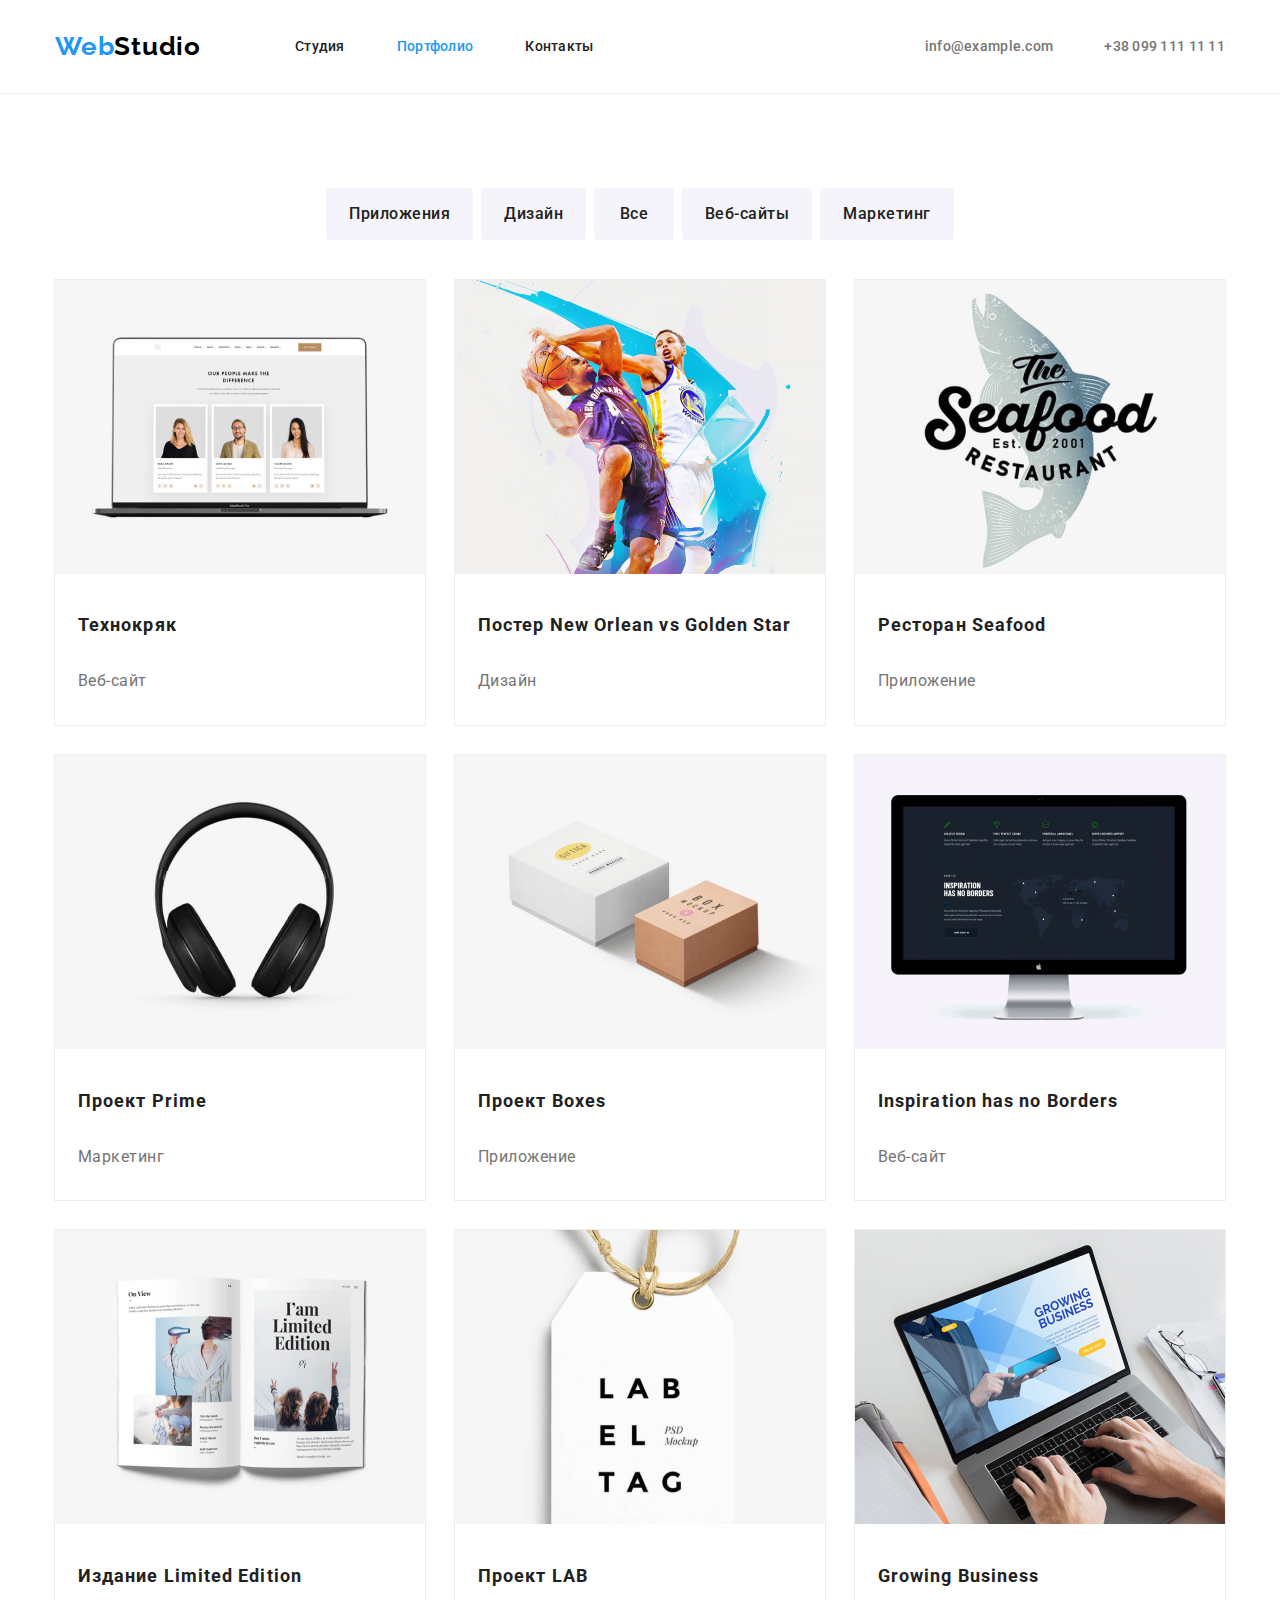
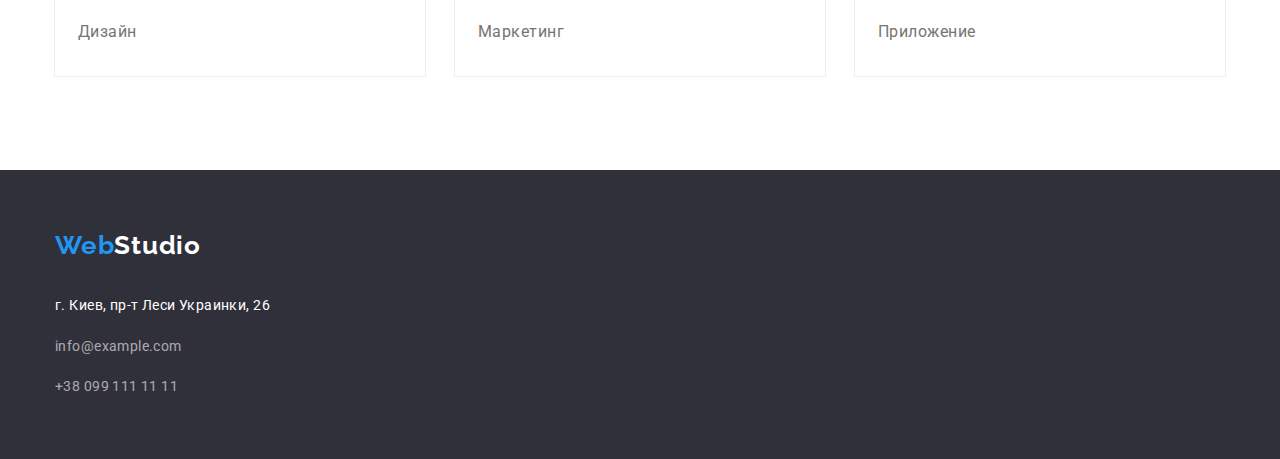
==== commit 19671db2: "Исправляет замечания ментора" ====
--- a/portfolio.html
+++ b/portfolio.html
@@ -4,6 +4,7 @@
     <meta charset="UTF-8" />
     <meta name="viewport" content="width=device-width, initial-scale=1.0" />
     <title>Portfolio</title>
+    <link href="https://cdnjs.cloudflare.com/ajax/libs/modern-normalize/1.0.0/modern-normalize.css" rel="stylesheet" />
     <link href="https://fonts.googleapis.com/css2?family=Raleway:wght@700&family=Roboto:wght@400;500;700;900&display=swap" rel="stylesheet" />
     <link href="./css/styles.css" rel="stylesheet" />
   </head>
@@ -43,10 +44,10 @@
           </ul>
         </div>
       </section>
-      <section>
+      <section class="our-works-images">
         <h2 class="hidden">Наши работы</h2>
         <div class="container">
-          <ul class="list work-examples">
+          <ul class="list portfolio-work-examples">
             <li class="example-card">
               <a href="./portfolio.html" class="link">
                 <img src="./images/portfolioimg0.jpg" alt="Фото сайта технокряк" width="370" height="294" />
--- a/css/styles.css
+++ b/css/styles.css
@@ -30,9 +30,6 @@
 /*Логотип*/
 
 .logolink {
-  padding-top: 30px;
-  padding-bottom: 30px;
-
   color: var(--black-color);
   font-family: "Raleway", sans-serif;
   font-weight: 700;
@@ -55,7 +52,7 @@
 }
 
 .container {
-  width: 1170px;
+  width: 1200px;
   padding-right: 15px;
   padding-left: 15px;
   margin-left: auto;
@@ -63,6 +60,10 @@
   /*outline: solid salmon 3px;*/
 }
 
+.header {
+  border-bottom: 1px solid var(--border-card);
+}
+
 .nav-list {
   display: flex;
   margin: 0;
@@ -110,6 +111,8 @@
 .main-nav {
   display: flex;
   align-items: center;
+  padding-top: 25px;
+  padding-bottom: 25px;
 }
 
 .contact-nav:not(:last-child) {
@@ -133,7 +136,6 @@
 }
 
 .hero-title {
-  padding-top: 214px;
   margin-top: 0;
   margin-bottom: 37px;
   font-weight: 900;
@@ -145,7 +147,8 @@
 }
 
 .hero {
-  margin-bottom: 97px;
+  padding: 243px 452px 200px 452px;
+
   text-align: center;
 
   background-color: #2f303a;
@@ -153,7 +156,7 @@
 
 .hero-button {
   padding: 19px 33px;
-  margin-bottom: 200px;
+
   font-family: "Roboto", sans-serif;
   color: var(--white-color);
   background-color: var(--blue-color);
@@ -172,14 +175,19 @@
   display: none;
 }
 
+.advantage {
+  padding-bottom: 94px;
+  padding-top: 51px;
+}
+
 .li-advantages:not(:last-child) {
   margin-right: 72px;
 }
 
 .list-advantages {
   display: flex;
-  margin-bottom: 94px;
-  margin-top: 0;
+
+  margin: 0;
   padding-left: 0;
 }
 
@@ -203,12 +211,15 @@
   letter-spacing: 0.03em;
 }
 
+.our-work {
+  padding-bottom: 94px;
+}
+
 .our-work-list {
   display: flex;
   text-align: center;
-  margin-top: 0;
-  padding: 0;
-  margin-bottom: 94px;
+  margin: 0;
+  padding: 0;
 }
 
 .work-examples:not(:last-child) {
@@ -231,22 +242,21 @@
 }
 
 .team-title {
-  padding-top: 108px;
   margin-bottom: 59px;
   margin-top: 0;
 }
 
 .team {
   background-color: #f5f4fa;
+  padding-bottom: 94px;
+  padding-top: 94px;
 }
 
 .workers {
   display: flex;
-  padding-top: 0;
-  padding-right: 0;
-  padding-left: 0;
-  margin: 0;
-  padding-bottom: 94px;
+  padding: 0;
+
+  margin: 0;
 }
 
 .workers-images:not(:last-child) {
@@ -285,13 +295,15 @@
 }
 
 .footer {
+  padding-top: 60px;
+  padding-bottom: 60px;
   background-color: #2f303a;
   text-align: left;
 }
 
 .black-background {
   display: block;
-  padding-top: 66px;
+
   margin-bottom: 33px;
 
   color: var(--white-color);
@@ -318,7 +330,6 @@
 }
 
 .phone {
-  padding-bottom: 64px;
 }
 
 .mail,
@@ -332,10 +343,15 @@
   letter-spacing: 0.03em;
 }
 
+.categories {
+  padding-top: 94px;
+  padding-bottom: 40px;
+}
+
 .categories-buttons {
-  margin-bottom: 50px;
-  display: flex;
-  margin-top: 94px;
+  margin: 0;
+  display: flex;
+
   align-items: center;
   justify-content: center;
   padding: 0;
@@ -367,12 +383,15 @@
   background-color: var(--blue-color);
 }
 
-.work-examples {
+.our-works-images {
+  padding-bottom: 94px;
+}
+
+.portfolio-work-examples {
   display: flex;
   flex-wrap: wrap;
-  margin-top: 0;
-  padding: 0;
-  margin-bottom: 94px;
+  margin: 0;
+  padding: 0;
 }
 
 .category-title {
